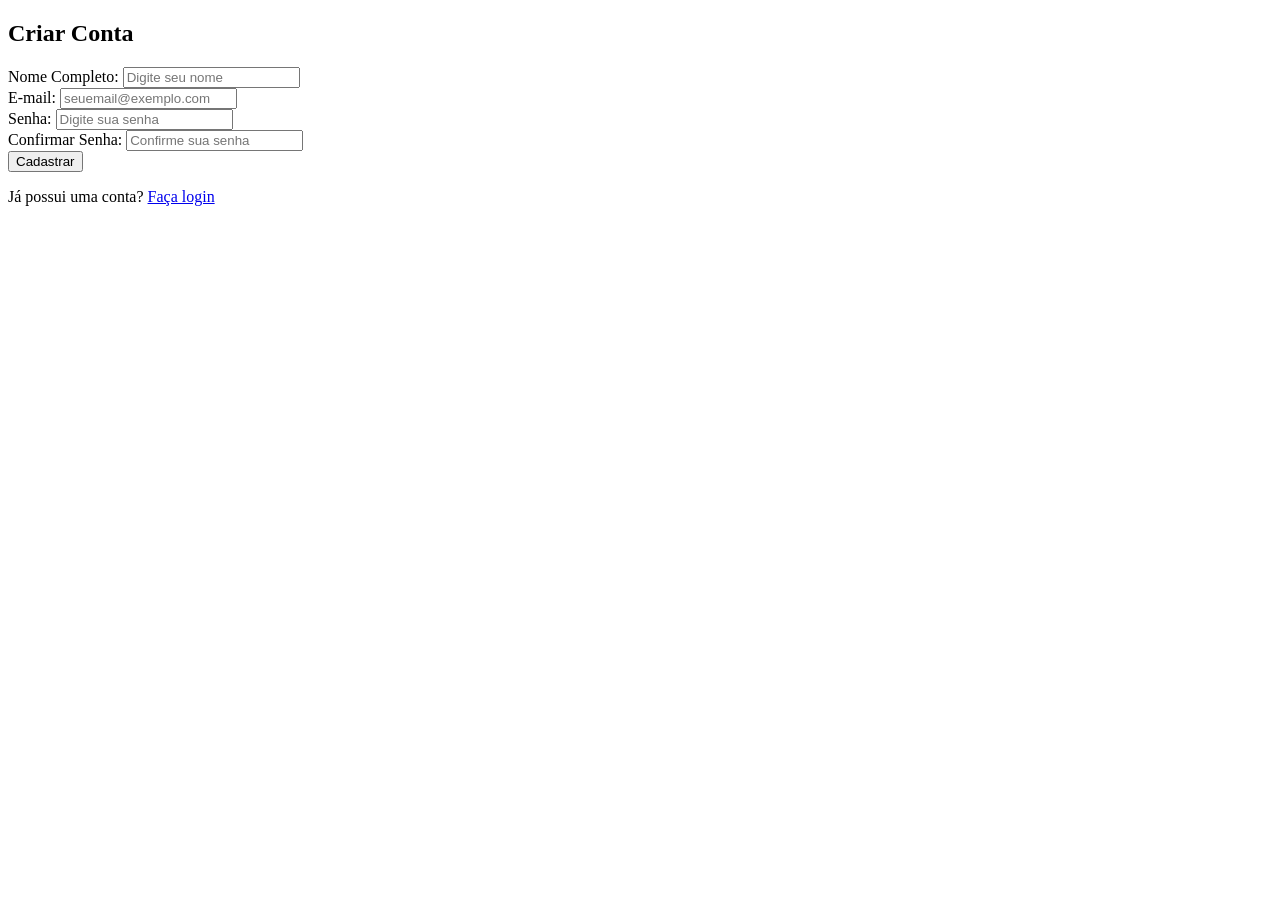
==== cadastro.html @ 0f8a63bd "Correção do código HTML duplicado e falta do "id"" ====
<!DOCTYPE html>
<html lang="pt-BR">

<head>
    <meta charset="UTF-8">
    <meta name="viewport" content="width=device-width, initial-scale=1.0">

    <title>Cadastro</title>

    <link rel="stylesheet" href="css/auth.css">
</head>

<body>

    <main class="auth-container">

        <h2>Criar Conta</h2>

        <form id="cadastroForm" action="#" method="POST">

            <div>
                <label for="nome">Nome Completo:</label>

                <input
                    type="text"
                    id="nome"
                    name="nome"
                    placeholder="Digite seu nome"
                    required
                >
            </div>

            <div>
                <label for="email">E-mail:</label>

                <input
                    type="email"
                    id="email"
                    name="email"
                    placeholder="seuemail@exemplo.com"
                    required
                >
            </div>

            <div>
                <label for="senha">Senha:</label>

                <input
                    type="password"
                    id="senha"
                    name="senha"
                    placeholder="Digite sua senha"
                    minlength="6"
                    required
                >
            </div>

            <div>
                <label for="confirmarSenha">Confirmar Senha:</label>

                <input
                    type="password"
                    id="confirmarSenha"
                    name="confirmarSenha"
                    placeholder="Confirme sua senha"
                    required
                >
            </div>

            <button type="submit">
                Cadastrar
            </button>

        </form>

        <p class="login-link">
            Já possui uma conta?
            <a href="login.html">Faça login</a>
        </p>

    </main>

</body>

</html>
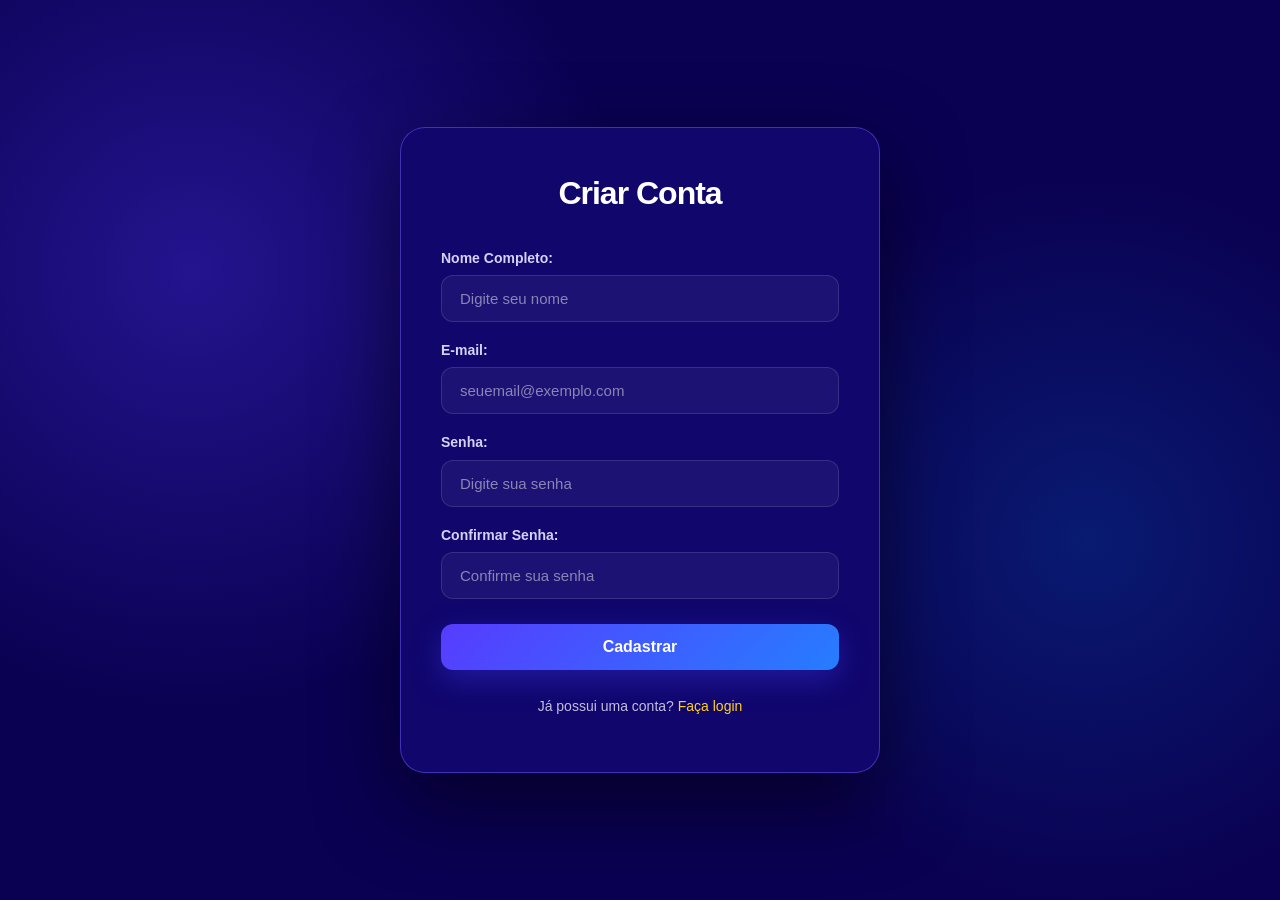
==== commit fdcd1105: "adição do carregamento do script ao cadastro.html" ====
--- a/cadastro.html
+++ b/cadastro.html
@@ -79,7 +79,9 @@
         </p>
 
     </main>
-
+    
+<script src="js/script.js"></script>
+    
 </body>
 
 </html>
--- a/css/auth.css
+++ b/css/auth.css
@@ -0,0 +1,162 @@
+* {
+  box-sizing: border-box;
+}
+
+html {
+  scroll-behavior: smooth;
+}
+
+body {
+  min-height: 100vh;
+  margin: 0;
+  padding: 20px;
+  display: flex;
+  flex-direction: column;
+  align-items: center;
+  justify-content: center;
+  background:
+    radial-gradient(circle at 15% 30%, rgba(84, 55, 255, 0.35), transparent 35%),
+    radial-gradient(circle at 85% 60%, rgba(0, 140, 255, 0.18), transparent 30%),
+    #0a0152;
+  color: #ffffff;
+  font-family: Arial, Helvetica, sans-serif;
+  line-height: 1.6;
+}
+
+a {
+  color: #ffd21f;
+  text-decoration: none;
+  transition: 0.3s;
+}
+
+a:hover {
+  color: #ffdc45;
+  text-decoration: underline;
+}
+
+button {
+  font-family: inherit;
+}
+
+.auth-container {
+  width: min(480px, 100%);
+  padding: 40px;
+  border: 1px solid rgba(117, 92, 255, 0.5);
+  border-radius: 25px;
+  background: #10066c;
+  box-shadow: 0 30px 80px rgba(0, 0, 0, 0.5);
+  backdrop-filter: blur(10px);
+}
+
+.auth-container h2 {
+  margin: 0 0 25px;
+  font-size: 32px;
+  font-weight: 800;
+  letter-spacing: -1px;
+  text-align: center;
+}
+
+.auth-description {
+  margin: -15px 0 25px;
+  color: #c2bedf;
+  text-align: center;
+}
+
+.auth-container form > div {
+  margin-bottom: 15px;
+}
+
+.auth-container label {
+  display: inline-block;
+  margin-bottom: 6px;
+  color: #d5d2f7;
+  font-size: 14px;
+  font-weight: 600;
+}
+
+.auth-container input[type="text"],
+.auth-container input[type="email"],
+.auth-container input[type="password"] {
+  width: 100%;
+  padding: 14px 18px;
+  border: 1px solid rgba(255, 255, 255, 0.12);
+  border-radius: 12px;
+  outline: none;
+  background: rgba(255, 255, 255, 0.05);
+  color: #ffffff;
+  font-size: 15px;
+  transition: 0.3s;
+}
+
+.auth-container input::placeholder {
+  color: #8985b5;
+}
+
+.auth-container input:focus {
+  border-color: rgba(110, 90, 255, 0.8);
+  background: rgba(255, 255, 255, 0.08);
+  box-shadow: 0 0 15px rgba(80, 80, 255, 0.25);
+}
+
+.auth-container .auth-options {
+  display: flex;
+  align-items: center;
+  justify-content: space-between;
+  gap: 12px;
+}
+
+.auth-container .auth-options label {
+  display: inline-flex;
+  align-items: center;
+  gap: 8px;
+  margin: 0;
+}
+
+.auth-container input[type="checkbox"] {
+  accent-color: #704cff;
+}
+
+.auth-container .auth-options a {
+  font-size: 13px;
+}
+
+.auth-container button[type="submit"] {
+  display: inline-flex;
+  width: 100%;
+  align-items: center;
+  justify-content: center;
+  margin-top: 10px;
+  padding: 14px 25px;
+  border: none;
+  border-radius: 12px;
+  background: linear-gradient(135deg, #573cff, #267dff);
+  box-shadow: 0 10px 30px rgba(67, 59, 255, 0.35);
+  color: #ffffff;
+  font-size: 16px;
+  font-weight: 700;
+  cursor: pointer;
+  transition: 0.3s;
+}
+
+.auth-container button[type="submit"]:hover {
+  transform: translateY(-3px);
+  box-shadow: 0 15px 35px rgba(67, 59, 255, 0.5);
+}
+
+.login-link {
+  margin-top: 25px;
+  color: #c2bedf;
+  font-size: 14px;
+  text-align: center;
+}
+
+@media (max-width: 480px) {
+  .auth-container {
+    padding: 30px 24px;
+  }
+
+  .auth-container .auth-options {
+    align-items: flex-start;
+    flex-direction: column;
+  }
+}
